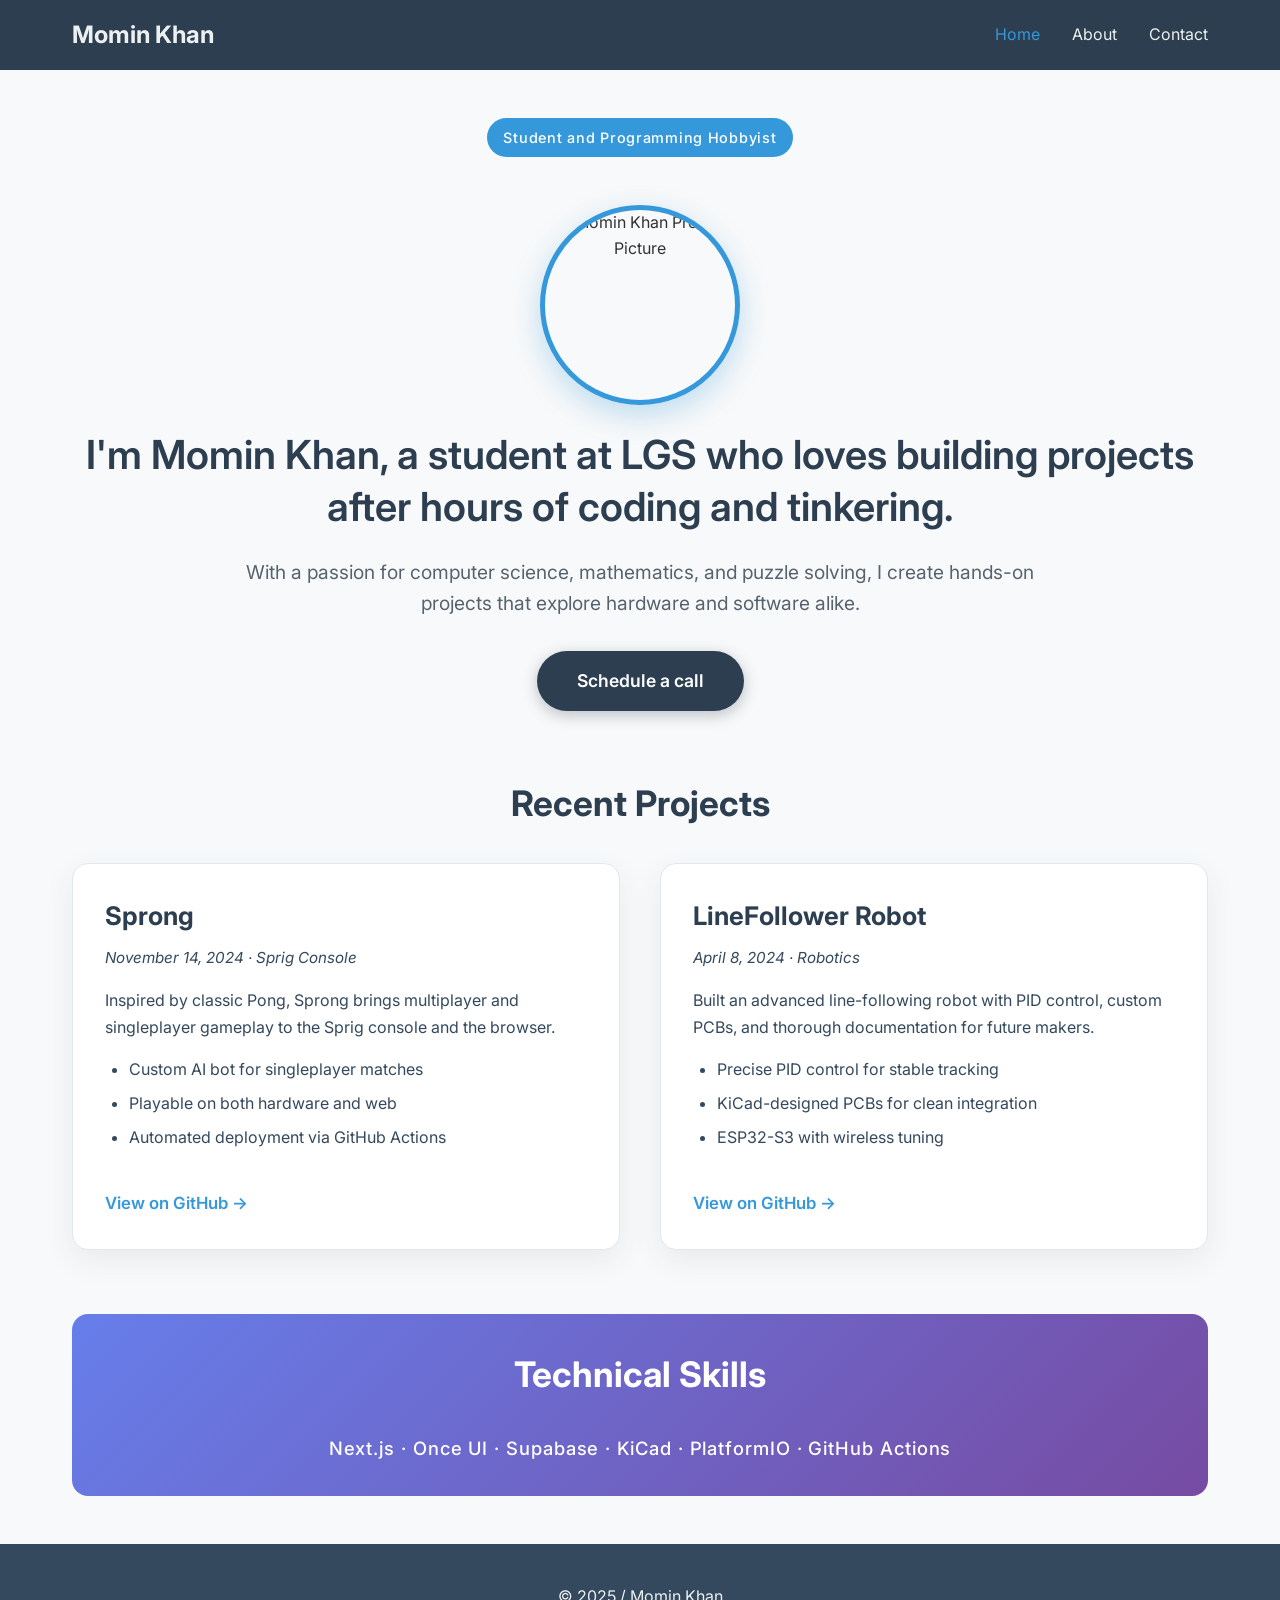
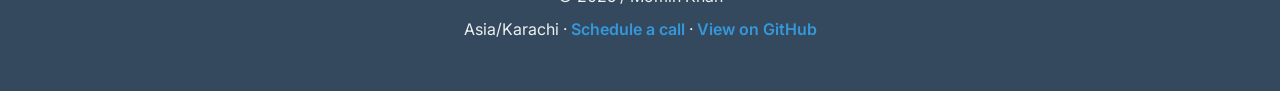
==== index.html @ 51b41793 "meow" ====
<!DOCTYPE html>
<html lang="en">
<head>
    <meta charset="UTF-8">
    <meta name="viewport" content="width=device-width, initial-scale=1.0">
    <title>Momin Khan - Portfolio</title>
    <link rel="icon" type="image/png" href="assets/avatar.jph">
    <link href="https://fonts.googleapis.com/css2?family=Inter:wght@300;400;600;700&display=swap" rel="stylesheet">
    <link rel="stylesheet" href="styles.css">
</head>
<body>
    <nav>
        <div class="nav-container">
            <h1>Momin Khan</h1>
            <ul>
                <li><a href="index.html" aria-current="page">Home</a></li>
                <li><a href="about.html">About</a></li>
                <li><a href="contact.html">Contact</a></li>
            </ul>
        </div>
    </nav>

    <main>
        <section class="hero">
            <span class="tag">Student and Programming Hobbyist</span>
            <img src="assets/avatar.jpg" alt="Momin Khan Profile Picture" class="profile-pic">
            <h2>I'm Momin Khan, a student at LGS who loves building projects after hours of coding and tinkering.</h2>
            <p>With a passion for computer science, mathematics, and puzzle solving, I create hands-on projects that explore hardware and software alike.</p>
            <a class="primary-button" href="contact.html">Schedule a call</a>
        </section>

        <section class="projects">
            <h3>Recent Projects</h3>
            <div class="project-grid">
                <article class="project-card">
                    <h4>Sprong</h4>
                    <p class="project-meta">November 14, 2024 · Sprig Console</p>
                    <p>Inspired by classic Pong, Sprong brings multiplayer and singleplayer gameplay to the Sprig console and the browser.</p>
                    <ul>
                        <li>Custom AI bot for singleplayer matches</li>
                        <li>Playable on both hardware and web</li>
                        <li>Automated deployment via GitHub Actions</li>
                    </ul>
                    <a class="secondary-button" href="https://github.com/Licnex/Sprong" target="_blank" rel="noopener">View on GitHub →</a>
                </article>
                <article class="project-card">
                    <h4>LineFollower Robot</h4>
                    <p class="project-meta">April 8, 2024 · Robotics</p>
                    <p>Built an advanced line-following robot with PID control, custom PCBs, and thorough documentation for future makers.</p>
                    <ul>
                        <li>Precise PID control for stable tracking</li>
                        <li>KiCad-designed PCBs for clean integration</li>
                        <li>ESP32-S3 with wireless tuning</li>
                    </ul>
                    <a class="secondary-button" href="https://github.com/Licnex/Line-Follower" target="_blank" rel="noopener">View on GitHub →</a>
                </article>
            </div>
        </section>

        <section class="skills">
            <h3>Technical Skills</h3>
            <p>Next.js · Once UI · Supabase · KiCad · PlatformIO · GitHub Actions</p>
        </section>
    </main>

    <footer>
        <p>&copy; 2025 / Momin Khan</p>
        <p>Asia/Karachi · <a href="mailto:momin@mominkhan.codes?subject=Let%E2%80%99s%20Connect">Schedule a call</a> · <a href="https://github.com/licnex" target="_blank" rel="noopener">View on GitHub</a></p>
    </footer>
</body>
</html>
---- styles.css ----
* {
    margin: 0;
    padding: 0;
    box-sizing: border-box;
}

body {
    font-family: 'Inter', sans-serif;
    line-height: 1.6;
    color: #333;
    background-color: #f8f9fa;
}

/* Navigation */
nav {
    background-color: #2c3e50;
    color: white;
    padding: 1rem 0;
    position: sticky;
    top: 0;
    z-index: 100;
}

.nav-container {
    max-width: 1200px;
    margin: 0 auto;
    display: flex;
    justify-content: space-between;
    align-items: center;
    padding: 0 2rem;
}

nav h1 {
    font-weight: 700;
    color: #ecf0f1;
    font-size: 1.5rem;
}

nav ul {
    display: flex;
    list-style: none;
    gap: 2rem;
}

nav a {
    color: #ecf0f1;
    text-decoration: none;
    font-weight: 400;
    transition: color 0.3s ease;
}

nav a:hover,
nav a[aria-current="page"] {
    color: #3498db;
}

/* Main Content */
main {
    max-width: 1200px;
    margin: 0 auto;
    padding: 3rem 2rem;
    min-height: calc(100vh - 200px);
}

/* Hero Section */
.hero {
    text-align: center;
    margin-bottom: 4rem;
}

.tag {
    display: inline-block;
    background-color: #3498db;
    color: #fff;
    padding: 0.5rem 1rem;
    border-radius: 50px;
    font-size: 0.9rem;
    letter-spacing: 0.05em;
    margin-bottom: 1.5rem;
    font-weight: 500;
}

.profile-pic {
    width: 200px;
    height: 200px;
    border-radius: 50%;
    border: 5px solid #3498db;
    margin: 1.5rem auto;
    display: block;
    box-shadow: 0 10px 30px rgba(52, 152, 219, 0.3);
    object-fit: cover;
}

.hero h2 {
    font-size: 2.5rem;
    color: #2c3e50;
    margin-bottom: 1.5rem;
    font-weight: 600;
    line-height: 1.3;
}

.hero p {
    font-size: 1.2rem;
    color: #56636f;
    margin-bottom: 2rem;
    max-width: 800px;
    margin-left: auto;
    margin-right: auto;
}

/* Buttons */
.primary-button {
    display: inline-block;
    background-color: #2c3e50;
    color: #fff;
    padding: 1rem 2.5rem;
    border-radius: 50px;
    text-decoration: none;
    font-weight: 600;
    font-size: 1.1rem;
    transition: transform 0.2s ease, background-color 0.3s ease, box-shadow 0.3s ease;
    box-shadow: 0 4px 15px rgba(44, 62, 80, 0.3);
}

.primary-button:hover {
    background-color: #1a252f;
    transform: translateY(-3px);
    box-shadow: 0 6px 20px rgba(44, 62, 80, 0.4);
}

.secondary-button,
.github-link {
    display: inline-block;
    margin-top: 1rem;
    color: #3498db;
    text-decoration: none;
    font-weight: 600;
    font-size: 1.05rem;
    transition: color 0.3s ease;
}

.secondary-button:hover,
.github-link:hover {
    color: #2980b9;
    text-decoration: underline;
}

.contact-button {
    background-color: #3498db;
    color: white;
    padding: 1rem 2.5rem;
    border: none;
    border-radius: 50px;
    font-size: 1.1rem;
    font-weight: 600;
    cursor: pointer;
    transition: background-color 0.3s ease, transform 0.2s ease, box-shadow 0.3s ease;
    margin: 2rem 0;
    font-family: 'Inter', sans-serif;
    box-shadow: 0 4px 15px rgba(52, 152, 219, 0.3);
}

.contact-button:hover {
    background-color: #2980b9;
    transform: translateY(-3px);
    box-shadow: 0 6px 20px rgba(52, 152, 219, 0.4);
}

/* Projects Section */
.projects {
    margin-bottom: 4rem;
}

.projects h3,
.skills h3 {
    font-size: 2.2rem;
    color: #2c3e50;
    margin-bottom: 2rem;
    text-align: center;
    font-weight: 700;
}

.project-grid {
    display: grid;
    gap: 2.5rem;
    grid-template-columns: repeat(auto-fit, minmax(300px, 1fr));
}

.project-card {
    background: #ffffff;
    padding: 2rem;
    border-radius: 16px;
    border: 1px solid #e1e8ed;
    box-shadow: 0 10px 30px rgba(44, 62, 80, 0.08);
    transition: transform 0.3s ease, box-shadow 0.3s ease;
}

.project-card:hover {
    transform: translateY(-5px);
    box-shadow: 0 15px 40px rgba(44, 62, 80, 0.15);
}

.project-card h4 {
    font-size: 1.6rem;
    color: #2c3e50;
    margin-bottom: 0.5rem;
    font-weight: 700;
}

.project-meta {
    font-size: 0.95rem;
    color: #7f8c8d;
    margin-bottom: 1rem;
    font-style: italic;
}

.project-card p {
    color: #34495e;
    margin-bottom: 1rem;
    line-height: 1.7;
}

.project-card ul {
    list-style: disc;
    padding-left: 1.5rem;
    color: #34495e;
    margin-bottom: 1.5rem;
}

.project-card li {
    margin-bottom: 0.5rem;
}

/* Skills Section */
.skills {
    text-align: center;
    margin-top: 4rem;
    padding: 2rem;
    background: linear-gradient(135deg, #667eea 0%, #764ba2 100%);
    border-radius: 16px;
    color: white;
}

.skills h3 {
    color: white;
}

.skills p {
    font-size: 1.15rem;
    letter-spacing: 0.05em;
    font-weight: 500;
}

/* About Page */
.about-profile-pic {
    width: 250px;
    height: 250px;
    border-radius: 50%;
    border: 5px solid #3498db;
    margin: 0 auto 2rem;
    display: block;
    box-shadow: 0 10px 30px rgba(52, 152, 219, 0.3);
    object-fit: cover;
}

.about-content h2 {
    text-align: center;
    font-size: 2.5rem;
    color: #2c3e50;
    margin-bottom: 2rem;
    font-weight: 700;
}

.intro-paragraph {
    background: linear-gradient(135deg, #e8f4fd 0%, #d4e9f7 100%);
    padding: 2rem;
    border-left: 5px solid #3498db;
    margin-bottom: 2rem;
    font-size: 1.15rem;
    border-radius: 8px;
    line-height: 1.8;
}

/* Timeline */
.timeline {
    margin: 3rem 0;
    border-left: 4px solid #3498db;
    padding-left: 2rem;
}

.timeline h3 {
    font-size: 1.8rem;
    color: #2c3e50;
    margin-bottom: 1.5rem;
    text-align: left;
}

.timeline-item {
    margin-bottom: 2rem;
    position: relative;
}

.timeline-item::before {
    content: '';
    position: absolute;
    left: -2.5rem;
    top: 0.3rem;
    width: 12px;
    height: 12px;
    background-color: #3498db;
    border-radius: 50%;
}

.timeline-item h4 {
    font-size: 1.3rem;
    color: #2c3e50;
    font-weight: 700;
}

.timeline-item p {
    color: #56636f;
    margin-top: 0.5rem;
}

/* Project Details */
.projects-section {
    margin-top: 3rem;
}

.projects-section > h3 {
    font-size: 2rem;
    color: #2c3e50;
    margin-bottom: 2rem;
    text-align: center;
}

.project-detail {
    background: #ffffff;
    border: 1px solid #e1e8ed;
    border-radius: 16px;
    padding: 2.5rem;
    margin-bottom: 3rem;
    box-shadow: 0 10px 30px rgba(44, 62, 80, 0.08);
}

.project-detail h4 {
    font-size: 2rem;
    color: #2c3e50;
    margin-bottom: 0.5rem;
}

.project-date {
    font-size: 1rem;
    color: #7f8c8d;
    margin-bottom: 1.5rem;
    font-style: italic;
}

.project-detail h5 {
    font-size: 1.3rem;
    color: #34495e;
    margin-top: 1.5rem;
    margin-bottom: 0.8rem;
    font-weight: 700;
}

.project-detail p {
    color: #56636f;
    line-height: 1.8;
    margin-bottom: 1rem;
}

.project-detail ul {
    list-style: disc;
    padding-left: 2rem;
    margin-bottom: 1.5rem;
}

.project-detail li {
    margin-bottom: 0.8rem;
    color: #34495e;
    line-height: 1.7;
}

/* Contact Page */
.contact-content {
    text-align: center;
    max-width: 700px;
    margin: 0 auto;
}

.contact-content h2 {
    font-size: 2.5rem;
    color: #2c3e50;
    margin-bottom: 1rem;
    font-weight: 700;
}

.contact-content > p {
    font-size: 1.15rem;
    color: #56636f;
    margin-bottom: 2rem;
}

.contact-content img {
    border-radius: 16px;
    max-width: 100%;
    width: 500px;
    margin: 2rem auto;
    box-shadow: 0 10px 30px rgba(0, 0, 0, 0.1);
}

.contact-methods {
    margin: 2.5rem 0;
    text-align: left;
    background: #ffffff;
    padding: 2rem;
    border-radius: 12px;
    box-shadow: 0 5px 20px rgba(0, 0, 0, 0.05);
}

.contact-methods p {
    margin-bottom: 1.2rem;
    font-size: 1.15rem;
    color: #34495e;
}

.contact-methods a {
    color: #3498db;
    text-decoration: none;
    font-weight: 600;
    transition: color 0.3s ease;
}

.contact-methods a:hover {
    color: #2980b9;
    text-decoration: underline;
}

/* Social Links */
.social-links {
    margin: 3rem 0;
}

.social-links h3 {
    font-size: 1.5rem;
    color: #2c3e50;
    margin-bottom: 1rem;
}

.social-links ul {
    list-style: none;
}

.social-links li {
    margin-bottom: 0.8rem;
}

.social-links a {
    color: #3498db;
    text-decoration: none;
    font-weight: 600;
    font-size: 1.1rem;
    transition: color 0.3s ease;
}

.social-links a:hover {
    color: #2980b9;
    text-decoration: underline;
}

/* Footer */
footer {
    background-color: #34495e;
    color: #ecf0f1;
    text-align: center;
    padding: 2.5rem 2rem;
    margin-top: auto;
}

footer p {
    margin-bottom: 0.5rem;
}

footer a {
    color: #3498db;
    text-decoration: none;
    font-weight: 600;
    transition: color 0.3s ease;
}

footer a:hover {
    color: #5dade2;
    text-decoration: underline;
}

/* Responsive Design */
@media (max-width: 768px) {
    .nav-container {
        flex-direction: column;
        gap: 1rem;
    }

    nav ul {
        gap: 1rem;
    }

    .hero h2 {
        font-size: 2rem;
    }

    .profile-pic {
        width: 150px;
        height: 150px;
    }

    .about-profile-pic {
        width: 180px;
        height: 180px;
    }

    main {
        padding: 2rem 1rem;
    }

    .project-grid {
        grid-template-columns: 1fr;
    }

    .project-detail {
        padding: 1.5rem;
    }
}
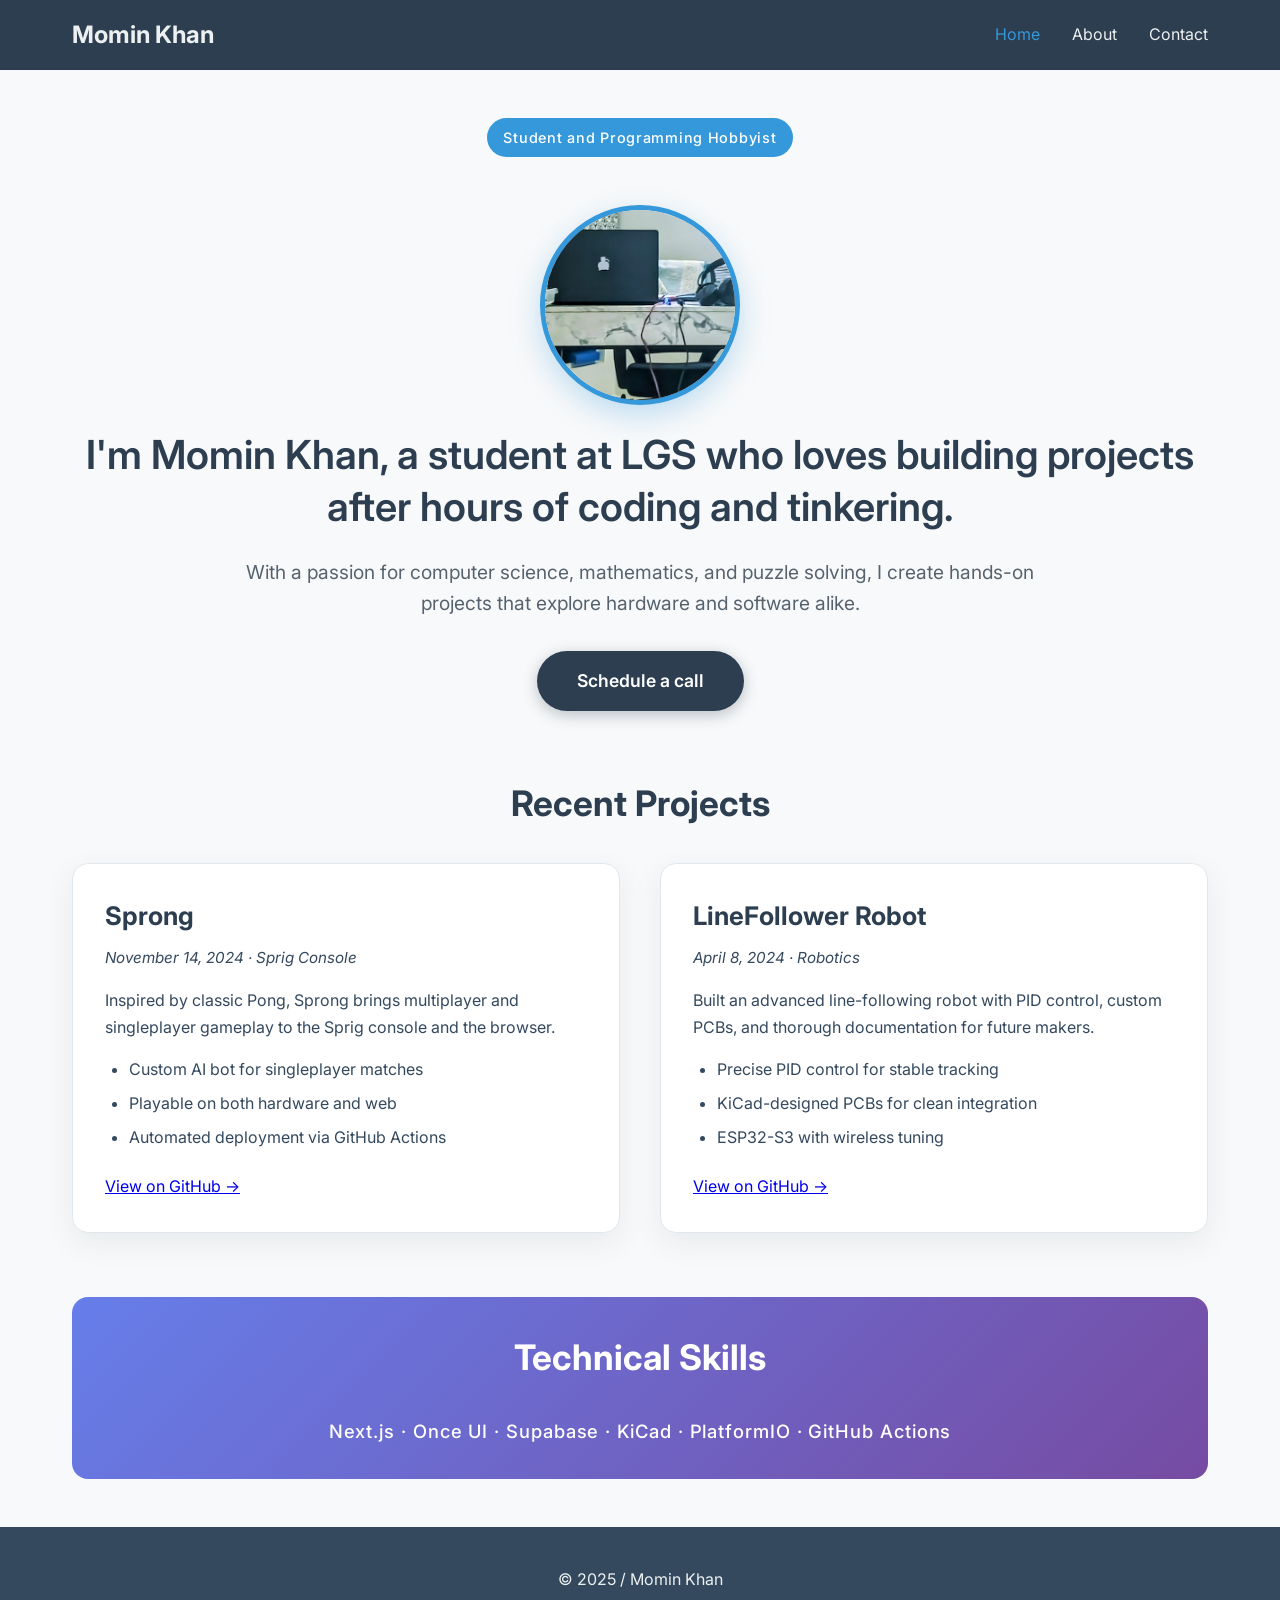
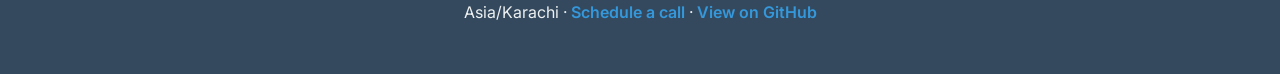
==== commit bc9ef9df: "meow" ====
--- a/index.html
+++ b/index.html
@@ -4,7 +4,7 @@
     <meta charset="UTF-8">
     <meta name="viewport" content="width=device-width, initial-scale=1.0">
     <title>Momin Khan - Portfolio</title>
-    <link rel="icon" type="image/png" href="assets/avatar.jph">
+    <link rel="icon" type="image/png" href="assets/avatar.jpg">
     <link href="https://fonts.googleapis.com/css2?family=Inter:wght@300;400;600;700&display=swap" rel="stylesheet">
     <link rel="stylesheet" href="styles.css">
 </head>
--- a/styles.css
+++ b/styles.css
@@ -114,6 +114,7 @@
     background-color: #2c3e50;
     color: #fff;
     padding: 1rem 2.5rem;
+    text-align: center;
     border-radius: 50px;
     text-decoration: none;
     font-weight: 600;
@@ -126,23 +127,6 @@
     background-color: #1a252f;
     transform: translateY(-3px);
     box-shadow: 0 6px 20px rgba(44, 62, 80, 0.4);
-}
-
-.secondary-button,
-.github-link {
-    display: inline-block;
-    margin-top: 1rem;
-    color: #3498db;
-    text-decoration: none;
-    font-weight: 600;
-    font-size: 1.05rem;
-    transition: color 0.3s ease;
-}
-
-.secondary-button:hover,
-.github-link:hover {
-    color: #2980b9;
-    text-decoration: underline;
 }
 
 .contact-button {
@@ -281,6 +265,28 @@
     line-height: 1.8;
 }
 
+/* Current Focus Section */
+.current-focus {
+    background: linear-gradient(135deg, #fff3e0 0%, #ffe0b2 100%);
+    padding: 1.5rem 2rem;
+    border-radius: 12px;
+    margin-bottom: 3rem;
+    border: 2px solid #f39c12;
+}
+
+.current-focus h3 {
+    font-size: 1.5rem;
+    color: #d68910;
+    margin-bottom: 0.8rem;
+    font-weight: 700;
+}
+
+.current-focus p {
+    color: #d68910;
+    font-size: 1.1rem;
+    font-weight: 500;
+}
+
 /* Timeline */
 .timeline {
     margin: 3rem 0;
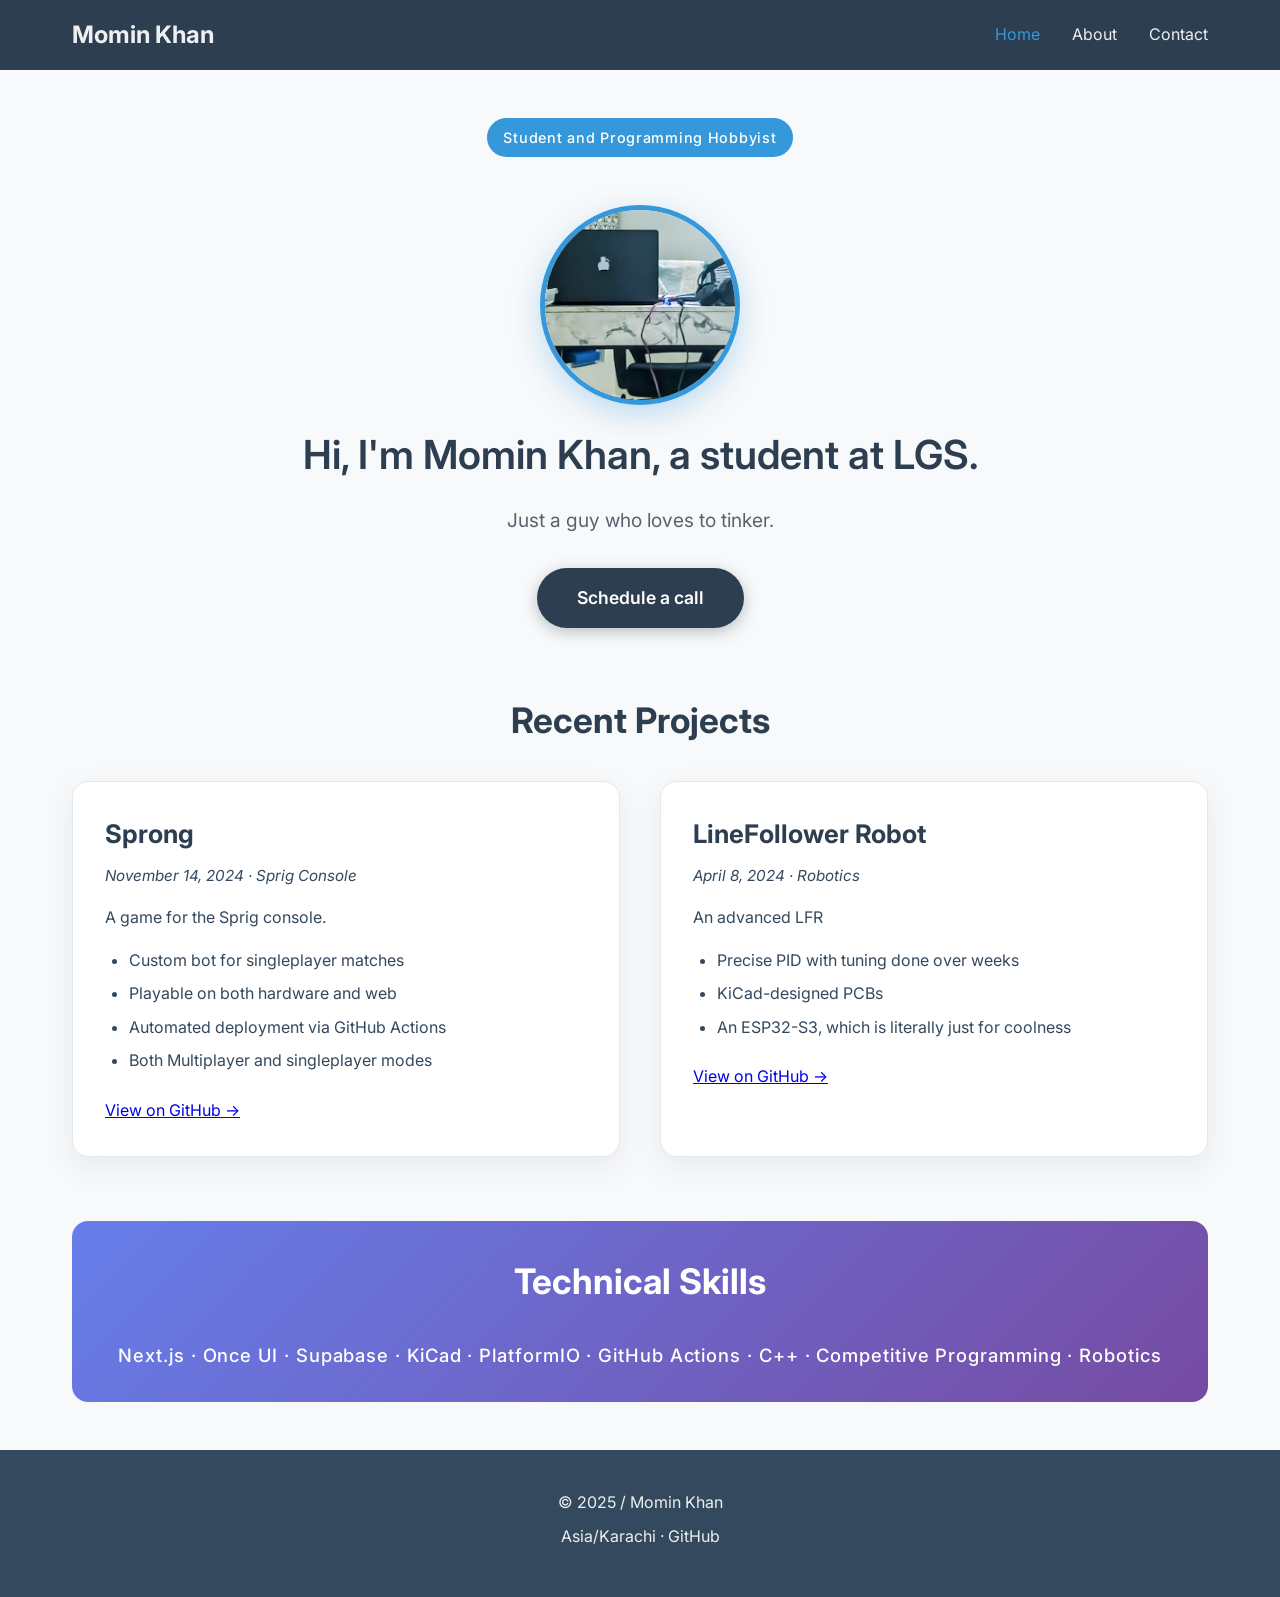
==== commit 062a6ceb: "meow" ====
--- a/index.html
+++ b/index.html
@@ -24,8 +24,8 @@
         <section class="hero">
             <span class="tag">Student and Programming Hobbyist</span>
             <img src="assets/avatar.jpg" alt="Momin Khan Profile Picture" class="profile-pic">
-            <h2>I'm Momin Khan, a student at LGS who loves building projects after hours of coding and tinkering.</h2>
-            <p>With a passion for computer science, mathematics, and puzzle solving, I create hands-on projects that explore hardware and software alike.</p>
+            <h2>Hi, I'm Momin Khan, a student at LGS.</h2>
+            <p>Just a guy who loves to tinker.</p>
             <a class="primary-button" href="contact.html">Schedule a call</a>
         </section>
 
@@ -35,22 +35,23 @@
                 <article class="project-card">
                     <h4>Sprong</h4>
                     <p class="project-meta">November 14, 2024 · Sprig Console</p>
-                    <p>Inspired by classic Pong, Sprong brings multiplayer and singleplayer gameplay to the Sprig console and the browser.</p>
+                    <p>A game for the Sprig console.</p>
                     <ul>
-                        <li>Custom AI bot for singleplayer matches</li>
+                        <li>Custom bot for singleplayer matches</li>
                         <li>Playable on both hardware and web</li>
                         <li>Automated deployment via GitHub Actions</li>
+                        <li>Both Multiplayer and singleplayer modes</li>
                     </ul>
                     <a class="secondary-button" href="https://github.com/Licnex/Sprong" target="_blank" rel="noopener">View on GitHub →</a>
                 </article>
                 <article class="project-card">
                     <h4>LineFollower Robot</h4>
                     <p class="project-meta">April 8, 2024 · Robotics</p>
-                    <p>Built an advanced line-following robot with PID control, custom PCBs, and thorough documentation for future makers.</p>
+                    <p>An advanced LFR</p>
                     <ul>
-                        <li>Precise PID control for stable tracking</li>
-                        <li>KiCad-designed PCBs for clean integration</li>
-                        <li>ESP32-S3 with wireless tuning</li>
+                        <li>Precise PID with tuning done over weeks</li>
+                        <li>KiCad-designed PCBs</li>
+                        <li>An ESP32-S3, which is literally just for coolness</li>
                     </ul>
                     <a class="secondary-button" href="https://github.com/Licnex/Line-Follower" target="_blank" rel="noopener">View on GitHub →</a>
                 </article>
@@ -59,13 +60,13 @@
 
         <section class="skills">
             <h3>Technical Skills</h3>
-            <p>Next.js · Once UI · Supabase · KiCad · PlatformIO · GitHub Actions</p>
+            <p>Next.js · Once UI · Supabase · KiCad · PlatformIO · GitHub Actions · C++ · Competitive Programming · Robotics</p>
         </section>
     </main>
 
     <footer>
         <p>&copy; 2025 / Momin Khan</p>
-        <p>Asia/Karachi · <a href="mailto:momin@mominkhan.codes?subject=Let%E2%80%99s%20Connect">Schedule a call</a> · <a href="https://github.com/licnex" target="_blank" rel="noopener">View on GitHub</a></p>
+        <p>Asia/Karachi · <a href="https://github.com/licnex" target="_blank" rel="noopener"> </a>GitHub</a></p>
     </footer>
 </body>
 </html>
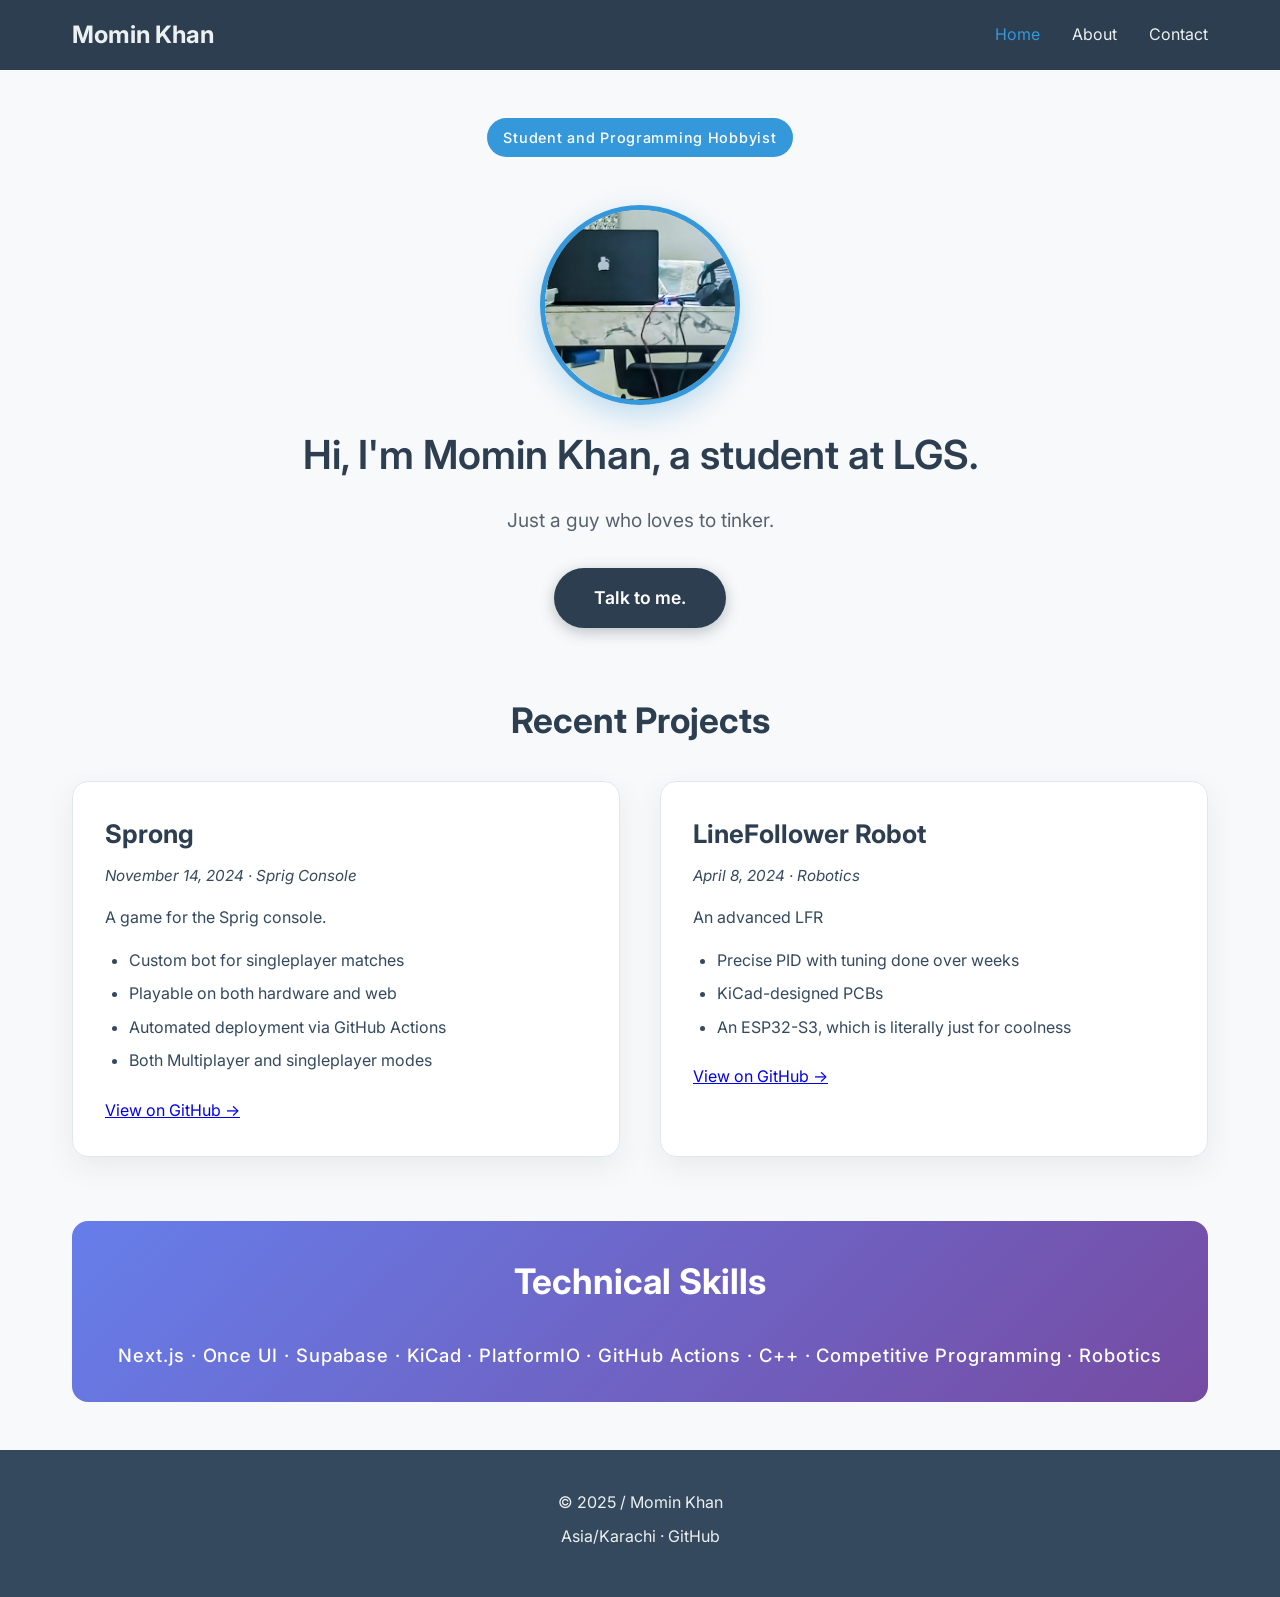
==== commit 5d95791d: "meow" ====
--- a/index.html
+++ b/index.html
@@ -26,7 +26,7 @@
             <img src="assets/avatar.jpg" alt="Momin Khan Profile Picture" class="profile-pic">
             <h2>Hi, I'm Momin Khan, a student at LGS.</h2>
             <p>Just a guy who loves to tinker.</p>
-            <a class="primary-button" href="contact.html">Schedule a call</a>
+            <a class="primary-button" href="contact.html">Talk to me.</a>
         </section>
 
         <section class="projects">
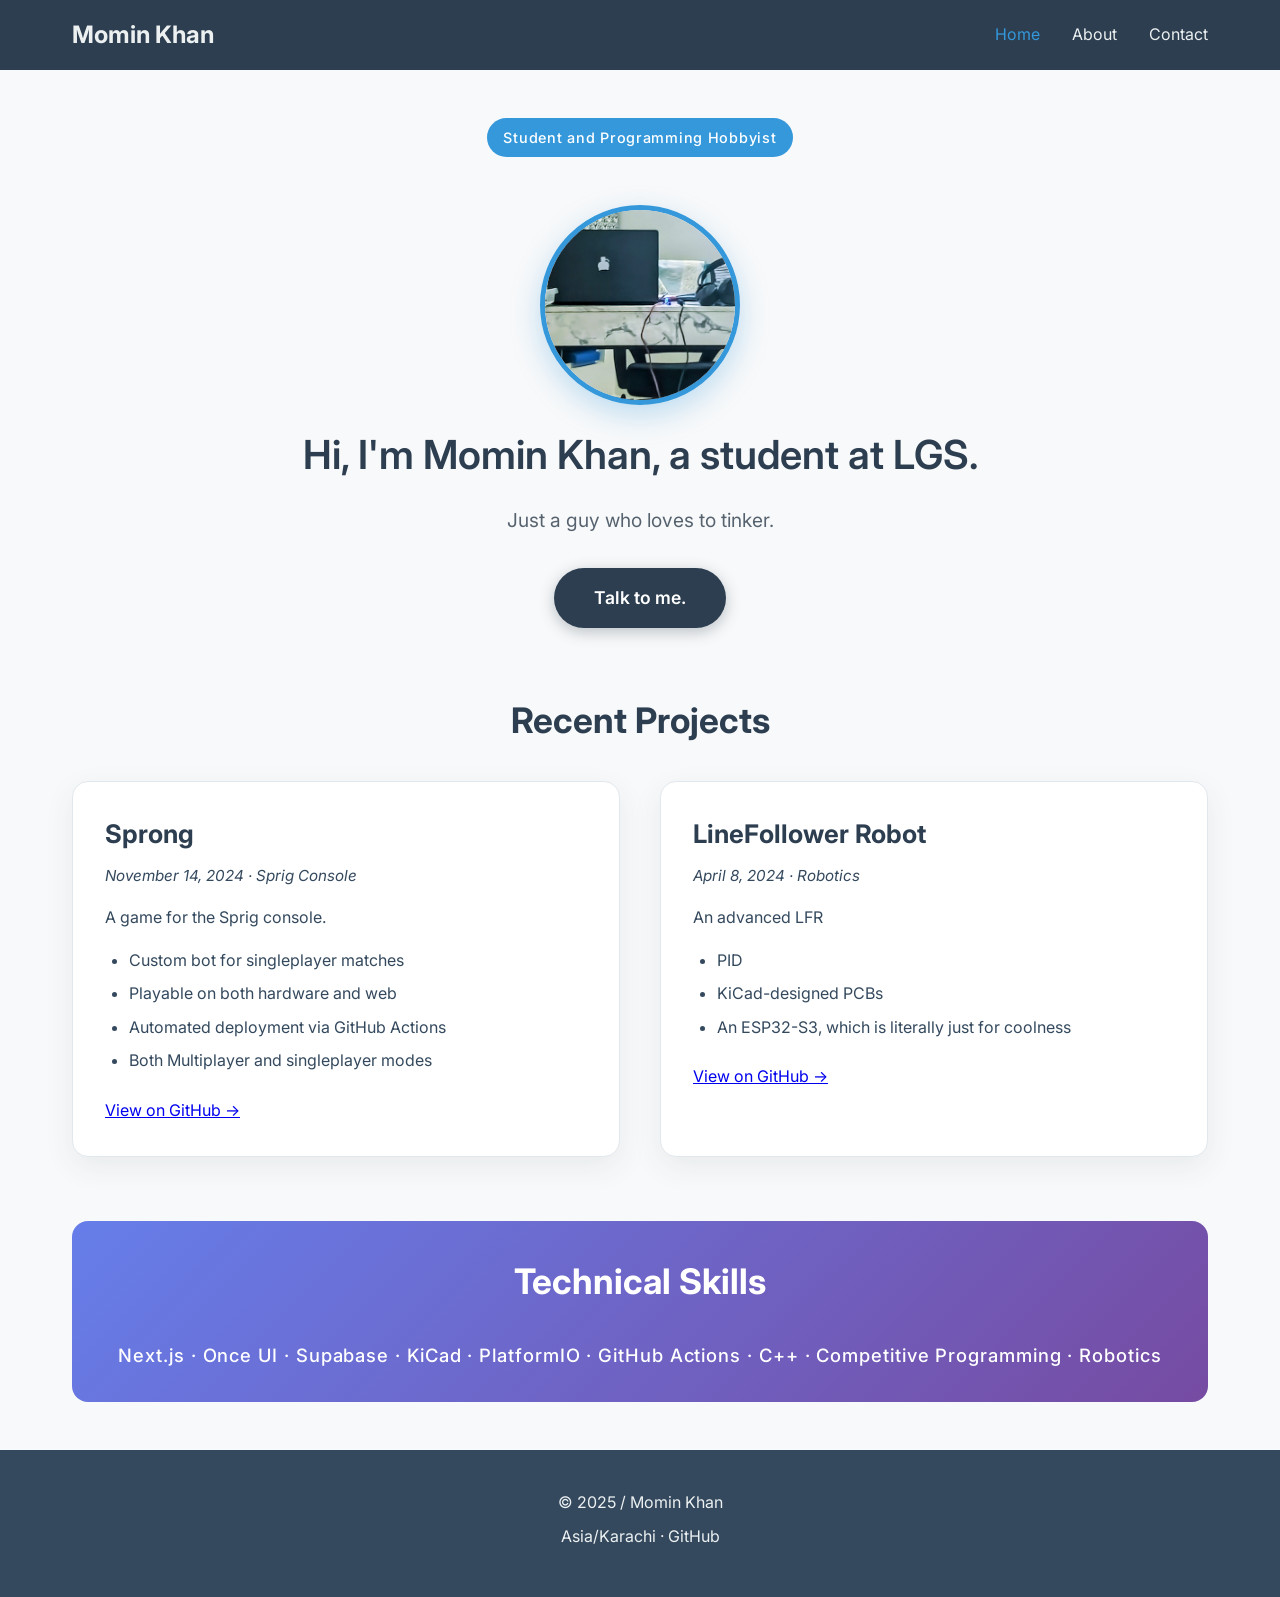
==== commit c92d0959: "meow" ====
--- a/index.html
+++ b/index.html
@@ -49,7 +49,7 @@
                     <p class="project-meta">April 8, 2024 · Robotics</p>
                     <p>An advanced LFR</p>
                     <ul>
-                        <li>Precise PID with tuning done over weeks</li>
+                        <li>PID</li>
                         <li>KiCad-designed PCBs</li>
                         <li>An ESP32-S3, which is literally just for coolness</li>
                     </ul>
